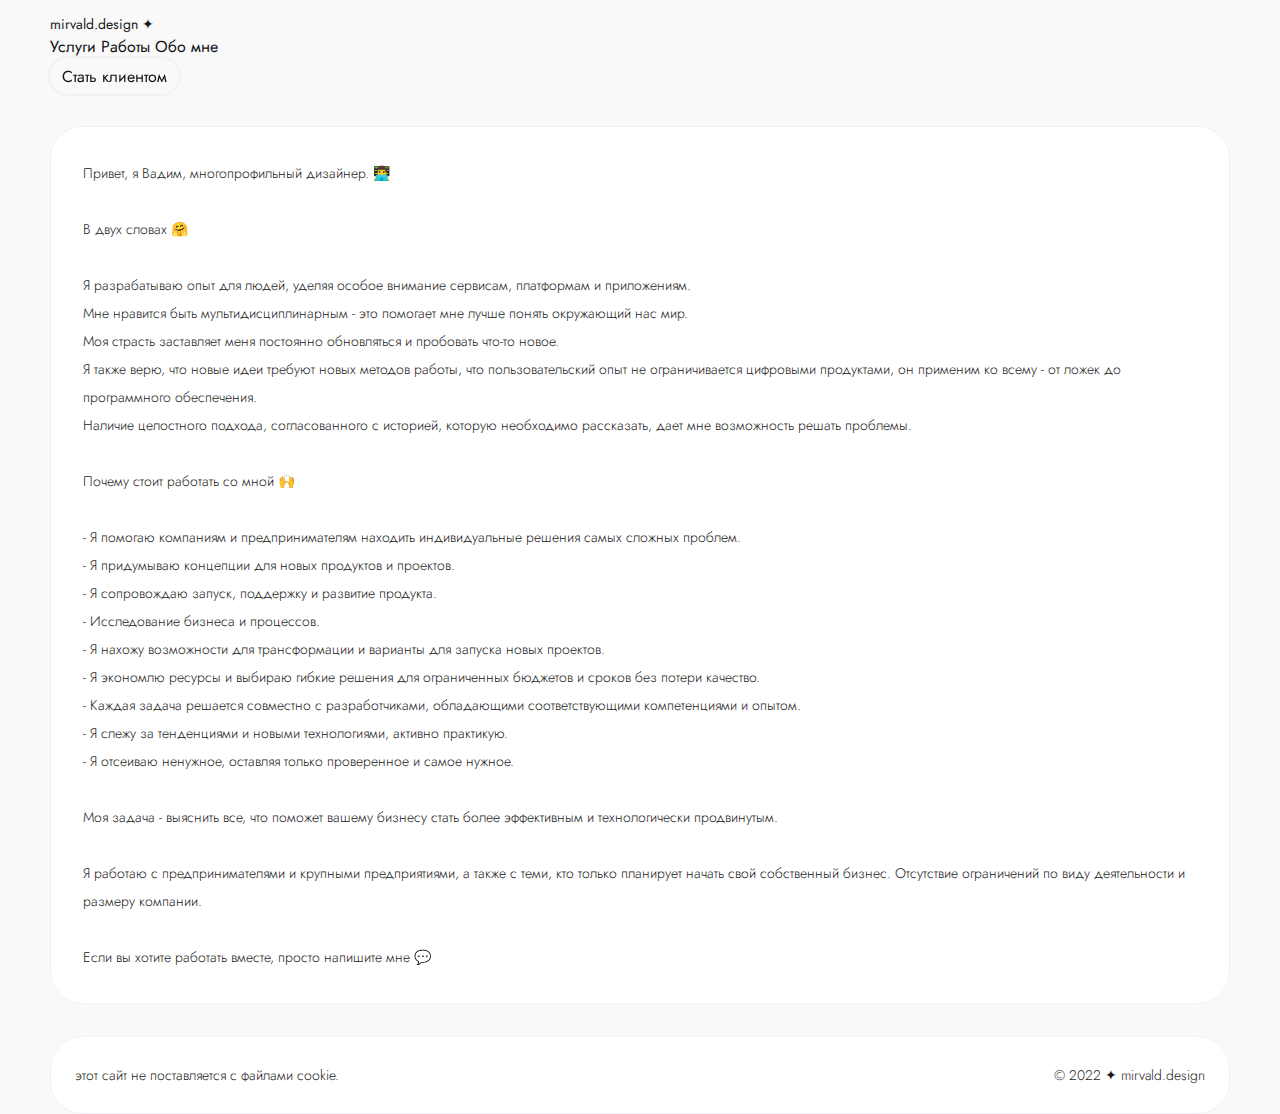
==== about.html @ 7a726dc3 "first commit" ====
<!DOCTYPE html>

<html>

<head>
	<meta charset="utf-8" />
	<meta http-equiv="X-UA-Compatible" content="IE=edge" />
	<title>mirvald.design</title>
	<meta name="description" content="" />
	<meta name="viewport" content="width=device-width, initial-scale=1" />
	<link rel="stylesheet" href="style/style.css" />
	<link rel="stylesheet" href="style/fonts.css" />
	<link rel="stylesheet" href="style/about.css" />
	<script defer data-domain="mirvald.design" src="https://plausible.io/js/script.js"></script>
</head>

<body>
	<div class='main'>

		<div class='wrapper-about'>

			<!-- Navigation -->
			<div class="nav">
				<div>
					<a href="index.html" class="logo">mirvald.design ✦</a>
				</div>
				<div class="nav-area">
					<a class="nav-area-items" href="/">Услуги</a>
					<a class="nav-area-items" href="/">Работы</a>
					<a class="nav-area-items" href="branding.html">Обо мне</a>
				</div>
				<div class='nav-part2'>
					<div class="btn-see">
						<a href="mailto:mirvald.vadim@icloud.com">Стать клиентом</a>
					</div>
				</div>

			</div>
			<!-- Navigation -->

			<div class='about-container'>
				<p>Привет, я Вадим, многопрофильный дизайнер. 👨‍💻<br>
					<br>
					В двух словах 🤗<br>
					<br>
					Я разрабатываю опыт для людей, уделяя особое внимание сервисам, платформам и приложениям.<br>

					Мне нравится быть мультидисциплинарным - это помогает мне лучше понять окружающий нас мир.<br>

					Моя страсть заставляет меня постоянно обновляться и пробовать что-то новое.<br>

					Я также верю, что новые идеи требуют новых методов работы, что пользовательский опыт не ограничивается
					цифровыми
					продуктами, он применим ко всему - от ложек до программного обеспечения.<br>

					Наличие целостного подхода, согласованного с историей, которую необходимо рассказать, дает мне возможность
					решать
					проблемы.<br>
					<br>
					Почему стоит работать со мной 🙌<br>
					<br>
					- Я помогаю компаниям и предпринимателям находить индивидуальные решения самых сложных проблем.<br>
					- Я придумываю концепции для новых продуктов и проектов.<br>
					- Я сопровождаю запуск, поддержку и развитие продукта.<br>
					- Исследование бизнеса и процессов.<br>
					- Я нахожу возможности для трансформации и варианты для запуска новых проектов.<br>
					- Я экономлю ресурсы и выбираю гибкие решения для ограниченных бюджетов и сроков без потери
					качество.<br>
					- Каждая задача решается совместно с разработчиками, обладающими соответствующими компетенциями и опытом.<br>
					- Я слежу за тенденциями и новыми технологиями, активно практикую.<br>
					- Я отсеиваю ненужное, оставляя только проверенное и самое нужное.<br>
					<br>
					Моя задача - выяснить все, что поможет вашему бизнесу стать более эффективным и технологически
					продвинутым.<br>
					<br>
					Я работаю с предпринимателями и крупными предприятиями, а также с теми, кто только планирует начать свой
					собственный
					бизнес.
					Отсутствие ограничений по виду деятельности и размеру компании.<br>
					<br>
					Если вы хотите работать вместе, просто напишите мне 💬
				</p>
			</div>
			<div class='footer-container'>
				<p>этот сайт не поставляется с файлами cookie.</p>
				<p>© 2022 ✦ mirvald.design</p>
			</div>
		</div>

	</div>
</body>

</html>
---- style/style.css ----
body {
  margin: 0;
  font-family: "Jost", sans-serif;
  color: #191919;
  background: #f9f9f9;
  overflow-x: hidden;
}

html {
  scroll-behavior: smooth;
}

*,
*:before,
*:after {
  box-sizing: border-box;
}

a {
  text-decoration: none;
  margin: 0;
  padding: 0;
  color: #111;
}

ul {
  margin: 0;
  padding: 0;
}

h1 {
  margin: 0;
  font-size: 24px;
  font-weight: 700;
  line-height: normal;
  padding: 0;
}

p {
  flex: none;
  margin: 0;
  font-size: 14px;
  font-weight: 300;
  line-height: 28px;
  padding: 0;
}

h2 {
  font-size: 18px;
  font-weight: normal;
  font-weight: 600;
  margin: 0;
}

h3 {
  font-size: 14px;
  font-weight: 400;
  line-height: normal;
}

@media screen and (min-width: 1024px) and (max-width: 2560px) {
  .footer-container {
    display: flex;
    width: 100%;
    background-color: #fff;
    border-radius: 32px;
    padding: 24px;
    border: 1px solid rgb(240 242 248);
    justify-content: space-between;
    align-items: center;
  }

  .available-btn {
    background-color: #dad4ff;
    border-radius: 32px;
    padding: 8px 16px;
    width: fit-content;
  }

  .header {
    display: flex;
    flex-direction: column;
    justify-content: space-between;
    gap: 32px;
    padding: 24px;
    border-radius: 32px;
    background-color: #fff;
    border: 1px solid #1919191a;
    height: 90vh;
  }
  .top{
    display: flex;
    flex-direction: column;
    gap: 32px;
  }
  .menu{
    display: flex;
  }

  .button {
    padding: 0px 10px;
    text-align: center;
    margin-right: 10px;
    cursor: pointer;
  white-space: nowrap;
  }

  .header-social-block {
    display: flex;
    flex-direction: column;
    gap: 12px;
  }



  .avatar-block {
    display: flex;
    gap: 12px;
  }

  .avatar-img {
    border-radius: 52px;
    width: 52px;
    height: 52px;
    background-repeat: no-repeat;
    background-position: center;
    background-size: cover;
    background-image: url(/img/avatar.jpg);
  }

  .services {
    background-color: #191919;
    color: #fff;
    width: 100%;
    padding: 24px;
    border-radius: 32px;
    border: 1px solid rgb(240 242 248);
    background-image: url(/img/image.png);
  }

  .services-grid {
    display: flex;
    flex-direction: column;
    gap: 16px;
    justify-content: space-between;
  }

  .line {
    border: 1px solid #ffffff1a;
  }

  .services-block-item {
    width: 50%;
  }

  .services-block {
    display: flex;
    gap: 16px;
  }

  .content {
    background-color: #fff;
    border-radius: 32px;
    padding: 24px;
    border: 1px solid rgb(240 242 248);
  }

  .main {
    display: flex;
    gap: 12px;
    height: 100vh;
    margin-right: auto;
    margin-left: auto;
    max-width: 1180px;
    padding-top: 12px;
  }
  .content-left {
    flex: 1 1 50%;
    overflow: hidden;
  }

  .logo {
    font-size: 14px;
    color: #191919;
  }

  .content-right {
    flex: 1 1 50%; 
    overflow-y: auto;
    display: flex;
    flex-wrap: wrap;
    gap: 12px;
  }


  .card-projects {
    display: flex;
    flex-direction: column;
    transition: all 0.3s ease-out 0s;
    width: 100%;
    gap: 12px;
    flex-grow: 3;
    padding: 24px;
    background-color: #fff;
    border-radius: 32px;
    color: #191919;
    border: 1px solid rgb(240 242 248);
  }
  .projects-mobile{
    display: flex;
    width: 100%;
    gap: 12px;
  }
  .fasbit-img {
    border-radius: 20px;
    height: 304px;
    background-image: url(/img/fasbit-cover.jpg);
    background-size: cover;
  }
  .studio-img {
    border-radius: 20px;
    width: 100%;
    height: 304px;
    background-image: url(/img/studio-cover.jpg);
    background-size: cover;
  }
  .fitly-img{
    background-color: #E3E4E6;
    width: 236px;
    height: 512px;
    border-radius: 32px;
    background-image: url(/img/fitly-cover.jpg);
    background-size: cover;
    border: 4px solid #C2C2C2;
  }
  .carry-img{
    background-color: #E3E4E6;
    width: 236px;
    height: 512px;
    border-radius: 32px;
    background-image: url(/img/carry-cover.jpg);
    background-size: cover;
    border: 4px solid #C2C2C2;
  }
  .fastmobile-img{
    background-color: #E3E4E6;
    width: 236px;
    height: 512px;
    border-radius: 32px;
    background-image: url(/img/fastmobile-cover.jpg);
    background-size: cover;
    border: 4px solid #C2C2C2;
  }
  .mover-img{
    background-color: #E3E4E6;
    width: 236px;
    height: 512px;
    border-radius: 32px;
    background-image: url(/img/mover-cover.jpg);
    background-size: cover;
    border: 4px solid #C2C2C2;
  }

  .card-projects:hover {
    box-shadow: 0 5px 20px 0 rgba(25, 25, 25, 0.1);
    transform: translate(0, -10px);
  }

  .social-container {
    display: flex;
    align-items: center;
    gap: 12px;
  }

  /* Buttons */

  .btn-contact {
    background-color: #fff;
    border-radius: 32px;
    padding: 16px;
    font-size: 14px;
  }

  .btn-see {
    display: flex;
    align-items: center;
    width: fit-content;
    border: none;
    box-shadow: rgb(240 242 248) 0px 0px 0px 2px;
    transition: all 0.3s ease-out 0s;
    padding: 0px 12px;
    border-radius: 18px;
    height: 36px;
    gap: 10px;
    will-change: box-shadow, transform;
  }

  .btn-see:hover {
    cursor: pointer;
    transition: all 0.2s ease-out 0s;
    box-shadow: rgb(240 242 248) 0px 0px 0px 5px;
    transform: rotate(2.5deg);
  }


  .btn-social {
    display: flex;
    gap: 6px;
    align-items: center;
    justify-items: center;
  }


  }

  .btn-see a {
    font-size: 16px;
  }

  .mail p {
    color: #fff;
  }
}

@media screen and (min-width: 320px) and (max-width: 768px) {
  h1 {
    font-size: 28px;
    line-height: 56px;
    font-weight: 700;
  }

  p {
    font-size: 14px;
    font-weight: 400;
  }

  .flex-container {
    display: flex;
    flex-direction: column;
    align-items: stretch;
  }

  .available-btn {
    background-color: #dad4ff;
    border-radius: 32px;
    padding: 8px 16px;
    width: fit-content;
  }

  .header {
    display: flex;
    flex-direction: column;
    gap: 12px;
    padding: 32px 16px;
    background-color: #fff;
    border: 1px solid #1919191a;
  }


  .services {
    background-color: #191919;
    color: #fff;
    width: 100%;
    padding: 16px;
    background-image: url(/img/image.png);
  }

  .card-projects {
    display: flex;
    color: #191919;
    width: 100%;
    border: 1px solid rgb(240 242 248);
    flex-direction: column;
    gap: 16px;
    padding: 16px;
    background: #fff;
  }

  .btn-see {
    display: flex;
    align-items: center;
    width: fit-content;
    border: none;
    box-shadow: rgb(240 242 248) 0px 0px 0px 2px;
    transition: all 0.3s ease-out 0s;
    padding: 0px 12px;
    border-radius: 18px;
    height: 36px;
    gap: 10px;
    will-change: box-shadow, transform;
  }

  .social-container {
    display: flex;
    align-items: center;
    gap: 16px;
  }

  .footer {
    width: 100vw;
    align-items: center;
  }

  .footer-container {
    display: flex;
    width: 100%;
    flex-direction: column;
    background-color: #fff;
    padding: 16px;
    border: 1px solid rgb(240 242 248);
    justify-content: space-between;
  }

  .content {
    margin: 0;
  }

  .card-projects-title {
    width: 100%;
  }

  .card-projects-title p {
    width: 80%;
  }

  .card-projects-mail {
    display: flex;
    width: 100%;
    border-radius: 20px;
    background: #191919;
    justify-content: space-between;
    overflow: hidden;
    padding-left: 32px;
  }

  .contact-container {
    display: block;
  }

  h1 {
    margin: 0;
    font-size: 34px;
    line-height: 46px;
  }

  h2 {
    font-size: 20px;
  }

  p {
    font-size: 14px;
  }
}
---- style/fonts.css ----
@import url('https://fonts.googleapis.com/css2?family=Jost:wght@400;500;700&display=swap');
---- style/about.css ----
@media screen and (min-width: 1024px) and (max-width: 2560px) {
	.wrapper-about {
		display: flex;
		gap: 32px;
		flex-direction: column;
	}

	.about-container {
		width: 100%;
		background-color: #fff;
		border-radius: 32px;
		padding: 32px;
		border: 1px solid rgb(240 242 248);
	}
}

@media screen and (min-width: 320px) and (max-width: 768px) {
	.wrapper-about {
		display: flex;
		flex-direction: column;
	}

	.about-container {
		background-color: #fff;
		padding: 16px;
		border: 1px solid rgb(240 242 248);
	}
}
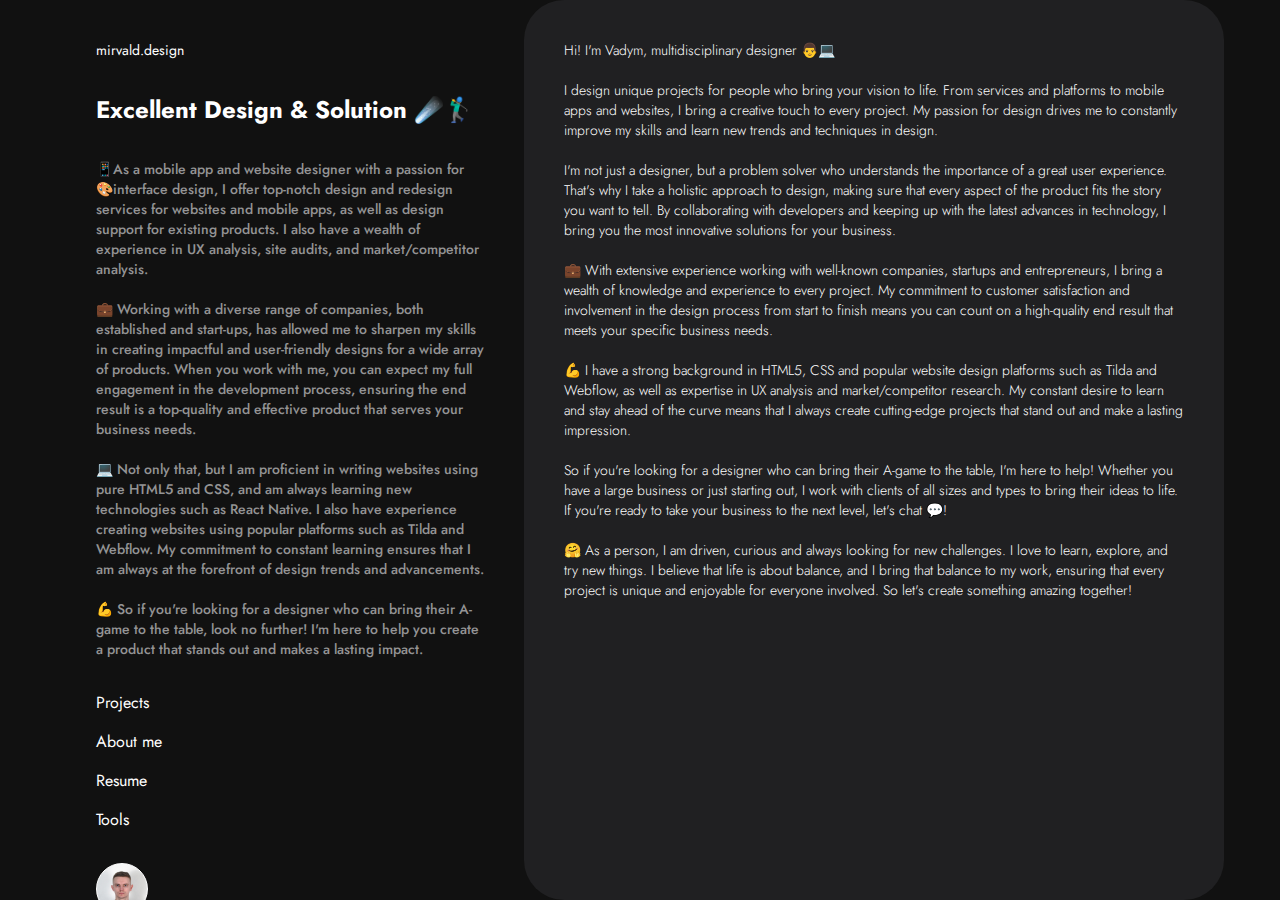
==== commit 20303e43: "new" ====
--- a/about.html
+++ b/about.html
@@ -7,87 +7,145 @@
 	<meta http-equiv="X-UA-Compatible" content="IE=edge" />
 	<title>mirvald.design</title>
 	<meta name="description" content="" />
-	<meta name="viewport" content="width=device-width, initial-scale=1" />
+	<meta name="viewport" content="width=device-width,initial-scale=1.0" />
+	<link rel="stylesheet" href="style/404.css" />
+	<link rel="stylesheet" href="style/about.css" />
+	<link rel="stylesheet" href="style/fonts.css" />
 	<link rel="stylesheet" href="style/style.css" />
-	<link rel="stylesheet" href="style/fonts.css" />
 	<link rel="stylesheet" href="style/about.css" />
-	<script defer data-domain="mirvald.design" src="https://plausible.io/js/script.js"></script>
 </head>
 
 <body>
-	<div class='main'>
+	<div class="main">
+		<div class="content-left">
 
-		<div class='wrapper-about'>
+			<!-- header -->
+			<div class="header">
+				<div class="top">
+					<div class="logo">mirvald.design</div>
+					<h1>︎Excellent Design & Solution ☄️🏌️‍♂️</h1>
+					<h3>
+						📱As a mobile app and website designer with a passion for 🎨interface design, I offer top-notch
+						design and
+						redesign services for websites and mobile apps, as well as design support for existing products.
+						I also have
+						a wealth of experience in UX analysis, site audits, and market/competitor analysis.<br><br>
 
-			<!-- Navigation -->
-			<div class="nav">
-				<div>
-					<a href="index.html" class="logo">mirvald.design ✦</a>
+						💼 Working with a diverse range of companies, both established and start-ups, has allowed me to
+						sharpen my
+						skills in creating impactful and user-friendly designs for a wide array of products. When you
+						work with me,
+						you can expect my full engagement in the development process, ensuring the end result is a
+						top-quality and
+						effective product that serves your business needs.<br><br>
+
+						💻 Not only that, but I am proficient in writing websites using pure HTML5 and CSS, and am
+						always learning
+						new technologies such as React Native. I also have experience creating websites using popular
+						platforms such
+						as Tilda and Webflow. My commitment to constant learning ensures that I am always at the
+						forefront of design
+						trends and advancements.<br><br>
+
+						💪 So if you're looking for a designer who can bring their A-game to the table, look no further!
+						I'm here to
+						help you create a product that stands out and makes a lasting impact.
+					</h3>
+					<div class="menu">
+						<div class="button"><a href="/tools.html">Projects</a></div>
+						<div class="button"><a href="/tools.html">About me</a></div>
+						<div class="button"><a href="/tools.html">Resume</a></div>
+						<div class="button"><a href="/tools.html">Tools</a></div>
+					</div>
 				</div>
-				<div class="nav-area">
-					<a class="nav-area-items" href="/">Услуги</a>
-					<a class="nav-area-items" href="/">Работы</a>
-					<a class="nav-area-items" href="branding.html">Обо мне</a>
-				</div>
-				<div class='nav-part2'>
-					<div class="btn-see">
-						<a href="mailto:mirvald.vadim@icloud.com">Стать клиентом</a>
+				<!--  -->
+				<div class="header-social-block">
+					<div class="avatar-block">
+						<div class="avatar-img"></div>
+						<p>Personal site:<br /><span style="font-weight: 600;">Vadym Mirvald</span> </p>
+					</div>
+					<div class="social-container">
+						<!--  -->
+						<a class="btn-social" href="https://dribbble.com/mirvald">
+							<img src="img/icons/dr.svg" />
+							<p>Dribbble</p>
+						</a>
+						<!--  -->
+						<a class="btn-social" href="https://www.instagram.com/mirvald_/">
+							<img src="img/icons/ins.svg">
+							<p>Instagram</p>
+						</a>
+						<!--  -->
+						<a class="btn-social" href="https://twitter.com/mirvald_">
+							<img src="img/icons/tw.svg">
+							<p>Twitter</p>
+						</a>
+						<!--  -->
+						<a class="btn-social" href="https://www.linkedin.com/in/vadym-m-500836253/">
+							<img src="img/icons/li.svg" />
+							<p>Linkedin</p>
+						</a>
+						<!--  -->
+						<a class="btn-social" href="tg:@mirvald_design"> <img src="img/icons/tg.svg" />
+							<p>Telegram</p>
+						</a>
+
 					</div>
 				</div>
 
 			</div>
-			<!-- Navigation -->
+			<!-- header -->
 
-			<div class='about-container'>
-				<p>Привет, я Вадим, многопрофильный дизайнер. 👨‍💻<br>
-					<br>
-					В двух словах 🤗<br>
-					<br>
-					Я разрабатываю опыт для людей, уделяя особое внимание сервисам, платформам и приложениям.<br>
 
-					Мне нравится быть мультидисциплинарным - это помогает мне лучше понять окружающий нас мир.<br>
+			<!-- Footer -->
+			<div class="footer-container">
+				<p>2023 © All Rights Reserved</p>
+				<p>Privacy policy</p>
+			</div>
+			<!-- Footer -->
+		</div>
+		<div class="content-right">
+			<!-- About -->
+			<div class="about-container">
+				<p>
+					Hi! I'm Vadym, multidisciplinary designer 👨💻<br><br>
+					I design unique projects for people who bring your
+					vision to life. From services and platforms to mobile apps and websites, I bring a creative touch to
+					every project. My passion for design drives me to constantly improve my skills and learn new trends
+					and techniques in design.<br><br>
 
-					Моя страсть заставляет меня постоянно обновляться и пробовать что-то новое.<br>
+					I'm not just a designer, but a problem solver who understands the importance of a great user
+					experience. That's why I take a holistic approach to design, making sure that every aspect of the
+					product fits the story you want to tell. By collaborating with developers and keeping up with the
+					latest advances in technology, I bring you the most innovative solutions for your business.<br><br>
 
-					Я также верю, что новые идеи требуют новых методов работы, что пользовательский опыт не ограничивается
-					цифровыми
-					продуктами, он применим ко всему - от ложек до программного обеспечения.<br>
+					💼 With extensive experience working with well-known companies, startups and entrepreneurs, I bring
+					a wealth of knowledge and experience to every project. My commitment to customer satisfaction and
+					involvement in the design process from start to finish means you can count on a high-quality end
+					result that meets your specific business needs.<br><br>
 
-					Наличие целостного подхода, согласованного с историей, которую необходимо рассказать, дает мне возможность
-					решать
-					проблемы.<br>
-					<br>
-					Почему стоит работать со мной 🙌<br>
-					<br>
-					- Я помогаю компаниям и предпринимателям находить индивидуальные решения самых сложных проблем.<br>
-					- Я придумываю концепции для новых продуктов и проектов.<br>
-					- Я сопровождаю запуск, поддержку и развитие продукта.<br>
-					- Исследование бизнеса и процессов.<br>
-					- Я нахожу возможности для трансформации и варианты для запуска новых проектов.<br>
-					- Я экономлю ресурсы и выбираю гибкие решения для ограниченных бюджетов и сроков без потери
-					качество.<br>
-					- Каждая задача решается совместно с разработчиками, обладающими соответствующими компетенциями и опытом.<br>
-					- Я слежу за тенденциями и новыми технологиями, активно практикую.<br>
-					- Я отсеиваю ненужное, оставляя только проверенное и самое нужное.<br>
-					<br>
-					Моя задача - выяснить все, что поможет вашему бизнесу стать более эффективным и технологически
-					продвинутым.<br>
-					<br>
-					Я работаю с предпринимателями и крупными предприятиями, а также с теми, кто только планирует начать свой
-					собственный
-					бизнес.
-					Отсутствие ограничений по виду деятельности и размеру компании.<br>
-					<br>
-					Если вы хотите работать вместе, просто напишите мне 💬
+					💪 I have a strong background in HTML5, CSS and popular website design platforms such as Tilda and
+					Webflow, as well as expertise in UX analysis and market/competitor research. My constant desire to
+					learn and stay ahead of the curve means that I always create cutting-edge projects that stand out
+					and make a lasting impression.<br><br>
+
+					So if you're looking for a designer who can bring their A-game to the table, I'm here to help!
+					Whether you have a large business or just starting out, I work with clients of all sizes and types
+					to bring their ideas to life. If you're ready to take your business to the next level, let's chat
+					💬!<br><br>
+
+					🤗 As a person, I am driven, curious and always looking for new challenges. I love to learn,
+					explore, and try new things. I believe that life is about balance, and I bring that balance to my
+					work, ensuring that every project is unique and enjoyable for everyone involved. So let's create
+					something amazing together!
 				</p>
 			</div>
-			<div class='footer-container'>
-				<p>этот сайт не поставляется с файлами cookie.</p>
-				<p>© 2022 ✦ mirvald.design</p>
-			</div>
+
 		</div>
-
+		<!--  -->
+		<!-- Projects -->
+	</div>
 	</div>
 </body>
 
-</html>
+</html>--- a/style/404.css
+++ b/style/404.css
@@ -0,0 +1,31 @@
+	@media screen and (min-width: 1024px) and (max-width: 2560px) {
+		.dev-container {
+			display: flex;
+			background-color: #fff;
+			flex-direction: column;
+			padding: 32px;
+			gap: 12px;
+			border-radius: 32px;
+			border: 1px solid rgb(240 242 248);
+			width: 100%;
+			height: 80vh;
+			align-items: flex-start;
+			justify-content: center;
+		}
+	}
+
+	@media screen and (min-width: 320px) and (max-width: 1024px) {
+		.dev-container {
+			display: flex;
+			background-color: #fff;
+			flex-direction: column;
+			padding: 16px;
+			gap: 12px;
+			border-radius: 16px;
+			border: 1px solid rgb(240 242 248);
+			width: 100%;
+			height: 80vh;
+			align-items: flex-start;
+			justify-content: center;
+		}
+	}
--- a/style/about.css
+++ b/style/about.css
@@ -1,28 +1,14 @@
 @media screen and (min-width: 1024px) and (max-width: 2560px) {
-	.wrapper-about {
-		display: flex;
-		gap: 32px;
-		flex-direction: column;
-	}
-
-	.about-container {
-		width: 100%;
-		background-color: #fff;
-		border-radius: 32px;
-		padding: 32px;
-		border: 1px solid rgb(240 242 248);
-	}
+  .about-container {
+    display: flex;
+    flex: 1 1 100%;
+    flex-direction: column;
+    transition: all 0.3s ease-out 0s;
+    gap: 12px;
+    padding: 40px;
+    background-color: #202022;
+    border-radius: 40px;
+  }
 }
-
 @media screen and (min-width: 320px) and (max-width: 768px) {
-	.wrapper-about {
-		display: flex;
-		flex-direction: column;
-	}
-
-	.about-container {
-		background-color: #fff;
-		padding: 16px;
-		border: 1px solid rgb(240 242 248);
-	}
 }
--- a/style/style.css
+++ b/style/style.css
@@ -1,8 +1,7 @@
 body {
   margin: 0;
   font-family: "Jost", sans-serif;
-  color: #191919;
-  background: #f9f9f9;
+  background: #111;
   overflow-x: hidden;
 }
 
@@ -29,6 +28,7 @@
 }
 
 h1 {
+  color: #fff;
   margin: 0;
   font-size: 24px;
   font-weight: 700;
@@ -37,15 +37,17 @@
 }
 
 p {
+  color: #fff;
   flex: none;
   margin: 0;
   font-size: 14px;
   font-weight: 300;
-  line-height: 28px;
+  line-height: normal;
   padding: 0;
 }
 
 h2 {
+  color: #fff;
   font-size: 18px;
   font-weight: normal;
   font-weight: 600;
@@ -53,26 +55,24 @@
 }
 
 h3 {
+  color: #949495;
   font-size: 14px;
-  font-weight: 400;
+  font-weight: 500;
   line-height: normal;
+  margin: 0;
 }
 
 @media screen and (min-width: 1024px) and (max-width: 2560px) {
   .footer-container {
     display: flex;
     width: 100%;
-    background-color: #fff;
-    border-radius: 32px;
-    padding: 24px;
-    border: 1px solid rgb(240 242 248);
     justify-content: space-between;
     align-items: center;
   }
 
   .available-btn {
     background-color: #dad4ff;
-    border-radius: 32px;
+    border-radius: 20px;
     padding: 8px 16px;
     width: fit-content;
   }
@@ -82,27 +82,30 @@
     flex-direction: column;
     justify-content: space-between;
     gap: 32px;
-    padding: 24px;
-    border-radius: 32px;
-    background-color: #fff;
-    border: 1px solid #1919191a;
-    height: 90vh;
-  }
-  .top{
+    padding: 40px;
+    height: 100%;
+  }
+
+  .top {
     display: flex;
     flex-direction: column;
     gap: 32px;
   }
-  .menu{
-    display: flex;
-  }
-
-  .button {
-    padding: 0px 10px;
-    text-align: center;
-    margin-right: 10px;
+
+  .menu {
+    display: flex;
+    flex-direction: column;
+    gap: 16px;
+  }
+
+  .button a::before {
+    color: #949495;
     cursor: pointer;
-  white-space: nowrap;
+  }
+
+  .button a {
+    color: #fff;
+    cursor: pointer;
   }
 
   .header-social-block {
@@ -111,19 +114,11 @@
     gap: 12px;
   }
 
-
-
-  .avatar-block {
-    display: flex;
-    gap: 12px;
-  }
-
   .avatar-img {
+    border: 1px solid #fff;
     border-radius: 52px;
     width: 52px;
     height: 52px;
-    background-repeat: no-repeat;
-    background-position: center;
     background-size: cover;
     background-image: url(/img/avatar.jpg);
   }
@@ -133,7 +128,7 @@
     color: #fff;
     width: 100%;
     padding: 24px;
-    border-radius: 32px;
+    border-radius: 20px;
     border: 1px solid rgb(240 242 248);
     background-image: url(/img/image.png);
   }
@@ -149,74 +144,91 @@
     border: 1px solid #ffffff1a;
   }
 
-  .services-block-item {
-    width: 50%;
-  }
-
-  .services-block {
-    display: flex;
-    gap: 16px;
-  }
-
-  .content {
-    background-color: #fff;
-    border-radius: 32px;
-    padding: 24px;
-    border: 1px solid rgb(240 242 248);
-  }
-
   .main {
     display: flex;
-    gap: 12px;
     height: 100vh;
-    margin-right: auto;
-    margin-left: auto;
-    max-width: 1180px;
-    padding-top: 12px;
-  }
+    justify-content: center;
+    align-items: center;
+  }
+
   .content-left {
-    flex: 1 1 50%;
+    max-width: 468px;
     overflow: hidden;
+    height: 100%;
+  }
+
+  .content-right {
+    max-width: 700px;
+    overflow-y: scroll;
+    display: flex;
+    flex-wrap: wrap;
+    gap: 12px;
+    height: 100%;
+  }
+
+  .projects-container {
+    display: flex;
+    flex-wrap: wrap;
+    gap: 12px;
+  }
+  .block1 {
+    flex: 1 1 100%;
+    flex-direction: column;
+    transition: all 0.3s ease-out 0s;
+    gap: 12px;
+    padding: 40px;
+    background-color: #202022;
+    border-radius: 40px;
+  }
+
+  .block2,
+  .block3 {
+    display: flex;
+    flex: 0 0 49%;
+    flex-direction: column;
+    transition: all 0.3s ease-out 0s;
+    gap: 12px;
+    padding: 40px;
+    background-color: #202022;
+    border-radius: 40px;
+  }
+
+  .block4 {
+    display: flex;
+    flex: 1 1 100%;
+    flex-direction: column;
+    transition: all 0.3s ease-out 0s;
+    gap: 12px;
+    padding: 40px;
+    background-color: #202022;
+    border-radius: 40px;
+  }
+
+  .block5,
+  .block6 {
+    display: flex;
+    flex: 1 1 49%;
+    flex-direction: column;
+    transition: all 0.3s ease-out 0s;
+    gap: 12px;
+    padding: 40px;
+    background-color: #202022;
+    border-radius: 40px;
   }
 
   .logo {
     font-size: 14px;
-    color: #191919;
-  }
-
-  .content-right {
-    flex: 1 1 50%; 
-    overflow-y: auto;
-    display: flex;
-    flex-wrap: wrap;
-    gap: 12px;
-  }
-
-
-  .card-projects {
-    display: flex;
-    flex-direction: column;
-    transition: all 0.3s ease-out 0s;
-    width: 100%;
-    gap: 12px;
-    flex-grow: 3;
-    padding: 24px;
-    background-color: #fff;
-    border-radius: 32px;
-    color: #191919;
-    border: 1px solid rgb(240 242 248);
-  }
-  .projects-mobile{
-    display: flex;
-    width: 100%;
-    gap: 12px;
-  }
+    color: #fff;
+  }
+
   .fasbit-img {
-    border-radius: 20px;
-    height: 304px;
+    border-radius: 40px;
+    height: 377px;
     background-image: url(/img/fasbit-cover.jpg);
     background-size: cover;
-  }
+    border: 4px solid #c2c2c2;
+  }
+
   .studio-img {
     border-radius: 20px;
     width: 100%;
@@ -224,41 +236,45 @@
     background-image: url(/img/studio-cover.jpg);
     background-size: cover;
   }
-  .fitly-img{
-    background-color: #E3E4E6;
+
+  .fitly-img {
+    background-color: #e3e4e6;
     width: 236px;
     height: 512px;
-    border-radius: 32px;
+    border-radius: 20px;
     background-image: url(/img/fitly-cover.jpg);
     background-size: cover;
-    border: 4px solid #C2C2C2;
-  }
-  .carry-img{
-    background-color: #E3E4E6;
+    border: 4px solid #c2c2c2;
+  }
+
+  .carry-img {
+    background-color: #e3e4e6;
     width: 236px;
     height: 512px;
-    border-radius: 32px;
+    border-radius: 20px;
     background-image: url(/img/carry-cover.jpg);
     background-size: cover;
-    border: 4px solid #C2C2C2;
-  }
-  .fastmobile-img{
-    background-color: #E3E4E6;
+    border: 4px solid #c2c2c2;
+  }
+
+  .fastmobile-img {
+    background-color: #e3e4e6;
     width: 236px;
     height: 512px;
-    border-radius: 32px;
+    border-radius: 20px;
     background-image: url(/img/fastmobile-cover.jpg);
     background-size: cover;
-    border: 4px solid #C2C2C2;
-  }
-  .mover-img{
-    background-color: #E3E4E6;
+    border: 4px solid #c2c2c2;
+  }
+
+  .mover-img {
+    background-color: #e3e4e6;
     width: 236px;
     height: 512px;
-    border-radius: 32px;
+    border-radius: 20px;
     background-image: url(/img/mover-cover.jpg);
     background-size: cover;
-    border: 4px solid #C2C2C2;
+    border: 4px solid #c2c2c2;
   }
 
   .card-projects:hover {
@@ -276,9 +292,88 @@
 
   .btn-contact {
     background-color: #fff;
-    border-radius: 32px;
+    border-radius: 20px;
     padding: 16px;
     font-size: 14px;
+  }
+
+  .btn-see:hover {
+    cursor: pointer;
+    transition: all 0.2s ease-out 0s;
+    box-shadow: rgb(240 242 248) 0px 0px 0px 5px;
+    transform: rotate(2.5deg);
+  }
+
+  .btn-social {
+    display: flex;
+    gap: 6px;
+    align-items: center;
+    justify-items: center;
+  }
+  .social-container p {
+    font-size: 14px;
+  }
+}
+
+.btn-see a {
+  font-size: 16px;
+}
+
+.mail p {
+  color: #fff;
+}
+
+@media screen and (min-width: 320px) and (max-width: 768px) {
+  h1 {
+    font-size: 28px;
+    line-height: 56px;
+    font-weight: 700;
+  }
+
+  p {
+    font-size: 14px;
+    font-weight: 400;
+  }
+
+  .flex-container {
+    display: flex;
+    flex-direction: column;
+    align-items: stretch;
+  }
+
+  .available-btn {
+    background-color: #dad4ff;
+    border-radius: 20px;
+    padding: 8px 16px;
+    width: fit-content;
+  }
+
+  .header {
+    display: flex;
+    flex-direction: column;
+    gap: 12px;
+    padding: 32px 16px;
+    background-color: #fff;
+    border: 1px solid #1919191a;
+  }
+
+  .services {
+    background-color: #191919;
+    color: #fff;
+    width: 100%;
+    padding: 16px;
+    background-image: url(/img/image.png);
+  }
+
+  .card-projects {
+    display: flex;
+    color: #191919;
+    width: 100%;
+    border: 1px solid rgb(240 242 248);
+    flex-direction: column;
+    gap: 16px;
+    padding: 16px;
+    background: #fff;
   }
 
   .btn-see {
@@ -289,102 +384,7 @@
     box-shadow: rgb(240 242 248) 0px 0px 0px 2px;
     transition: all 0.3s ease-out 0s;
     padding: 0px 12px;
-    border-radius: 18px;
-    height: 36px;
-    gap: 10px;
-    will-change: box-shadow, transform;
-  }
-
-  .btn-see:hover {
-    cursor: pointer;
-    transition: all 0.2s ease-out 0s;
-    box-shadow: rgb(240 242 248) 0px 0px 0px 5px;
-    transform: rotate(2.5deg);
-  }
-
-
-  .btn-social {
-    display: flex;
-    gap: 6px;
-    align-items: center;
-    justify-items: center;
-  }
-
-
-  }
-
-  .btn-see a {
-    font-size: 16px;
-  }
-
-  .mail p {
-    color: #fff;
-  }
-}
-
-@media screen and (min-width: 320px) and (max-width: 768px) {
-  h1 {
-    font-size: 28px;
-    line-height: 56px;
-    font-weight: 700;
-  }
-
-  p {
-    font-size: 14px;
-    font-weight: 400;
-  }
-
-  .flex-container {
-    display: flex;
-    flex-direction: column;
-    align-items: stretch;
-  }
-
-  .available-btn {
-    background-color: #dad4ff;
-    border-radius: 32px;
-    padding: 8px 16px;
-    width: fit-content;
-  }
-
-  .header {
-    display: flex;
-    flex-direction: column;
-    gap: 12px;
-    padding: 32px 16px;
-    background-color: #fff;
-    border: 1px solid #1919191a;
-  }
-
-
-  .services {
-    background-color: #191919;
-    color: #fff;
-    width: 100%;
-    padding: 16px;
-    background-image: url(/img/image.png);
-  }
-
-  .card-projects {
-    display: flex;
-    color: #191919;
-    width: 100%;
-    border: 1px solid rgb(240 242 248);
-    flex-direction: column;
-    gap: 16px;
-    padding: 16px;
-    background: #fff;
-  }
-
-  .btn-see {
-    display: flex;
-    align-items: center;
-    width: fit-content;
-    border: none;
-    box-shadow: rgb(240 242 248) 0px 0px 0px 2px;
-    transition: all 0.3s ease-out 0s;
-    padding: 0px 12px;
-    border-radius: 18px;
+    border-radius: 20px;
     height: 36px;
     gap: 10px;
     will-change: box-shadow, transform;
--- a/style/about.css
+++ b/style/about.css
@@ -1,28 +1,14 @@
 @media screen and (min-width: 1024px) and (max-width: 2560px) {
-	.wrapper-about {
-		display: flex;
-		gap: 32px;
-		flex-direction: column;
-	}
-
-	.about-container {
-		width: 100%;
-		background-color: #fff;
-		border-radius: 32px;
-		padding: 32px;
-		border: 1px solid rgb(240 242 248);
-	}
+  .about-container {
+    display: flex;
+    flex: 1 1 100%;
+    flex-direction: column;
+    transition: all 0.3s ease-out 0s;
+    gap: 12px;
+    padding: 40px;
+    background-color: #202022;
+    border-radius: 40px;
+  }
 }
-
 @media screen and (min-width: 320px) and (max-width: 768px) {
-	.wrapper-about {
-		display: flex;
-		flex-direction: column;
-	}
-
-	.about-container {
-		background-color: #fff;
-		padding: 16px;
-		border: 1px solid rgb(240 242 248);
-	}
 }
